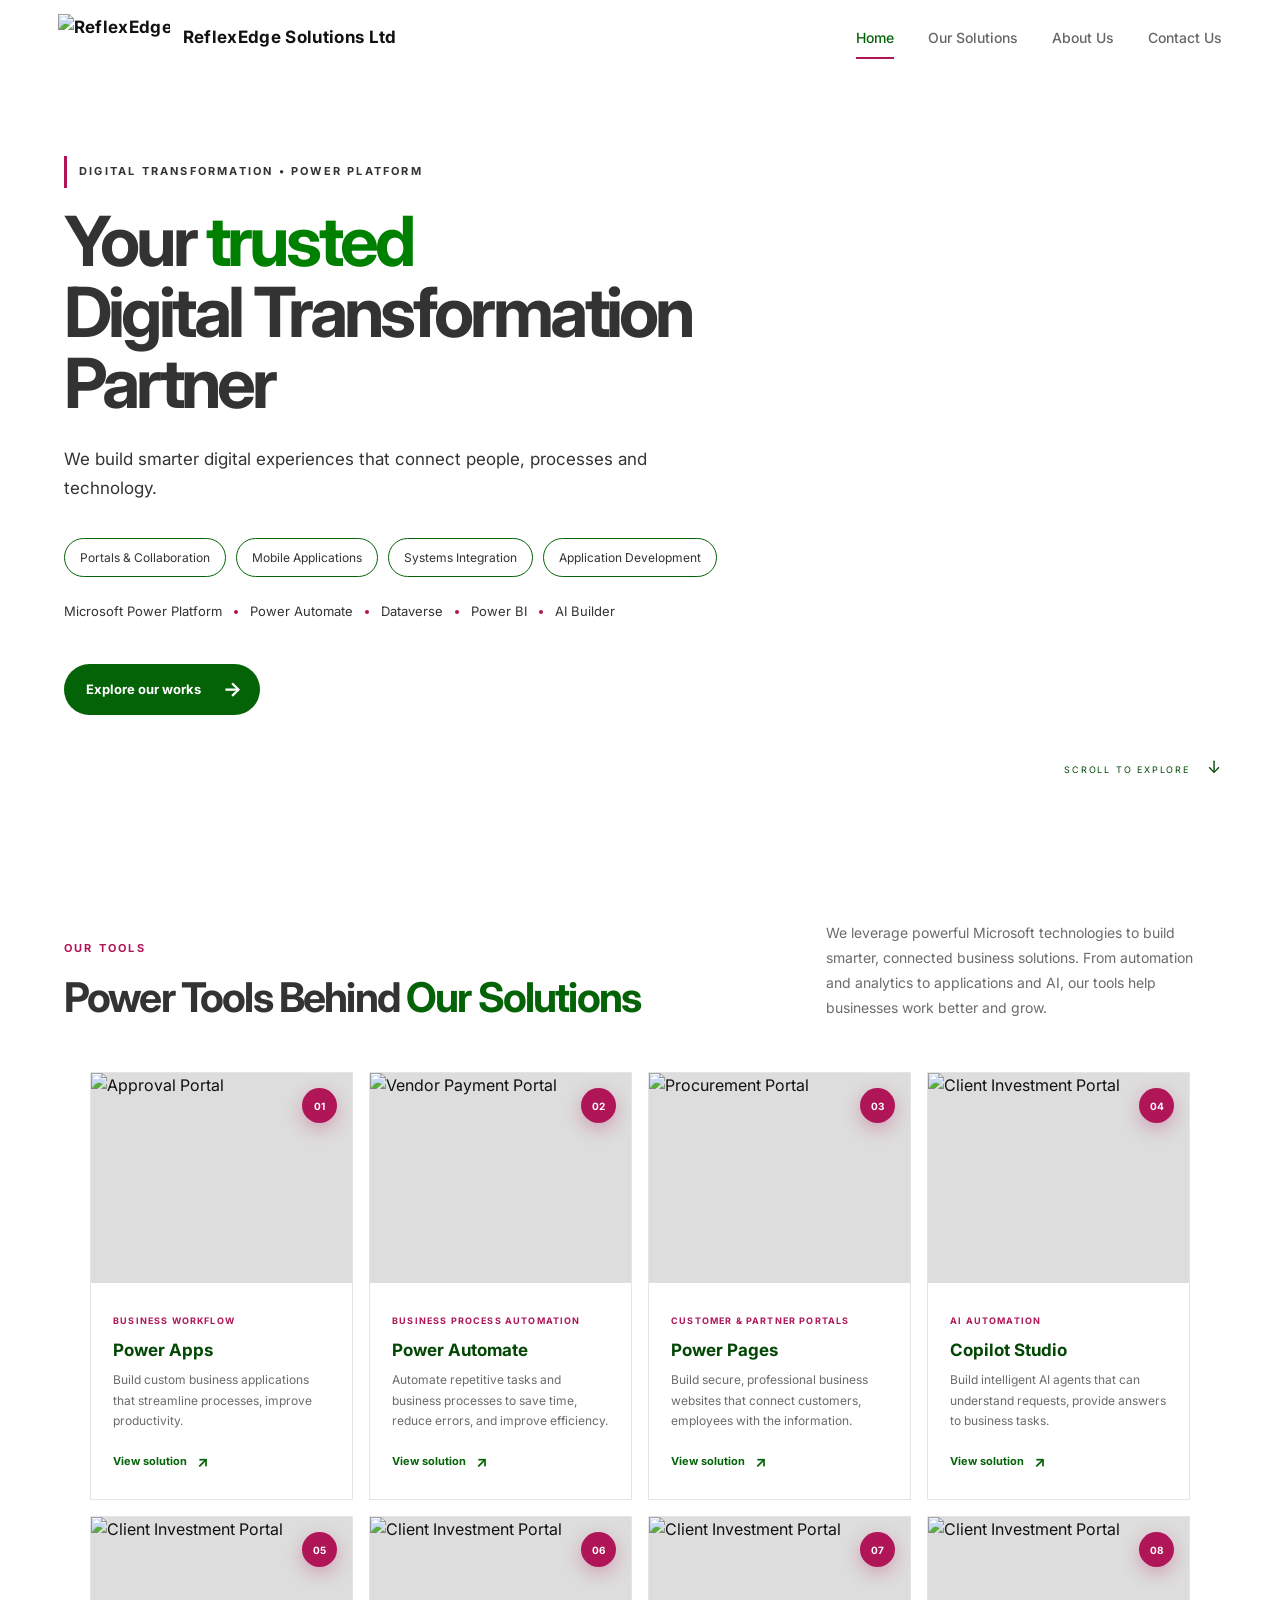
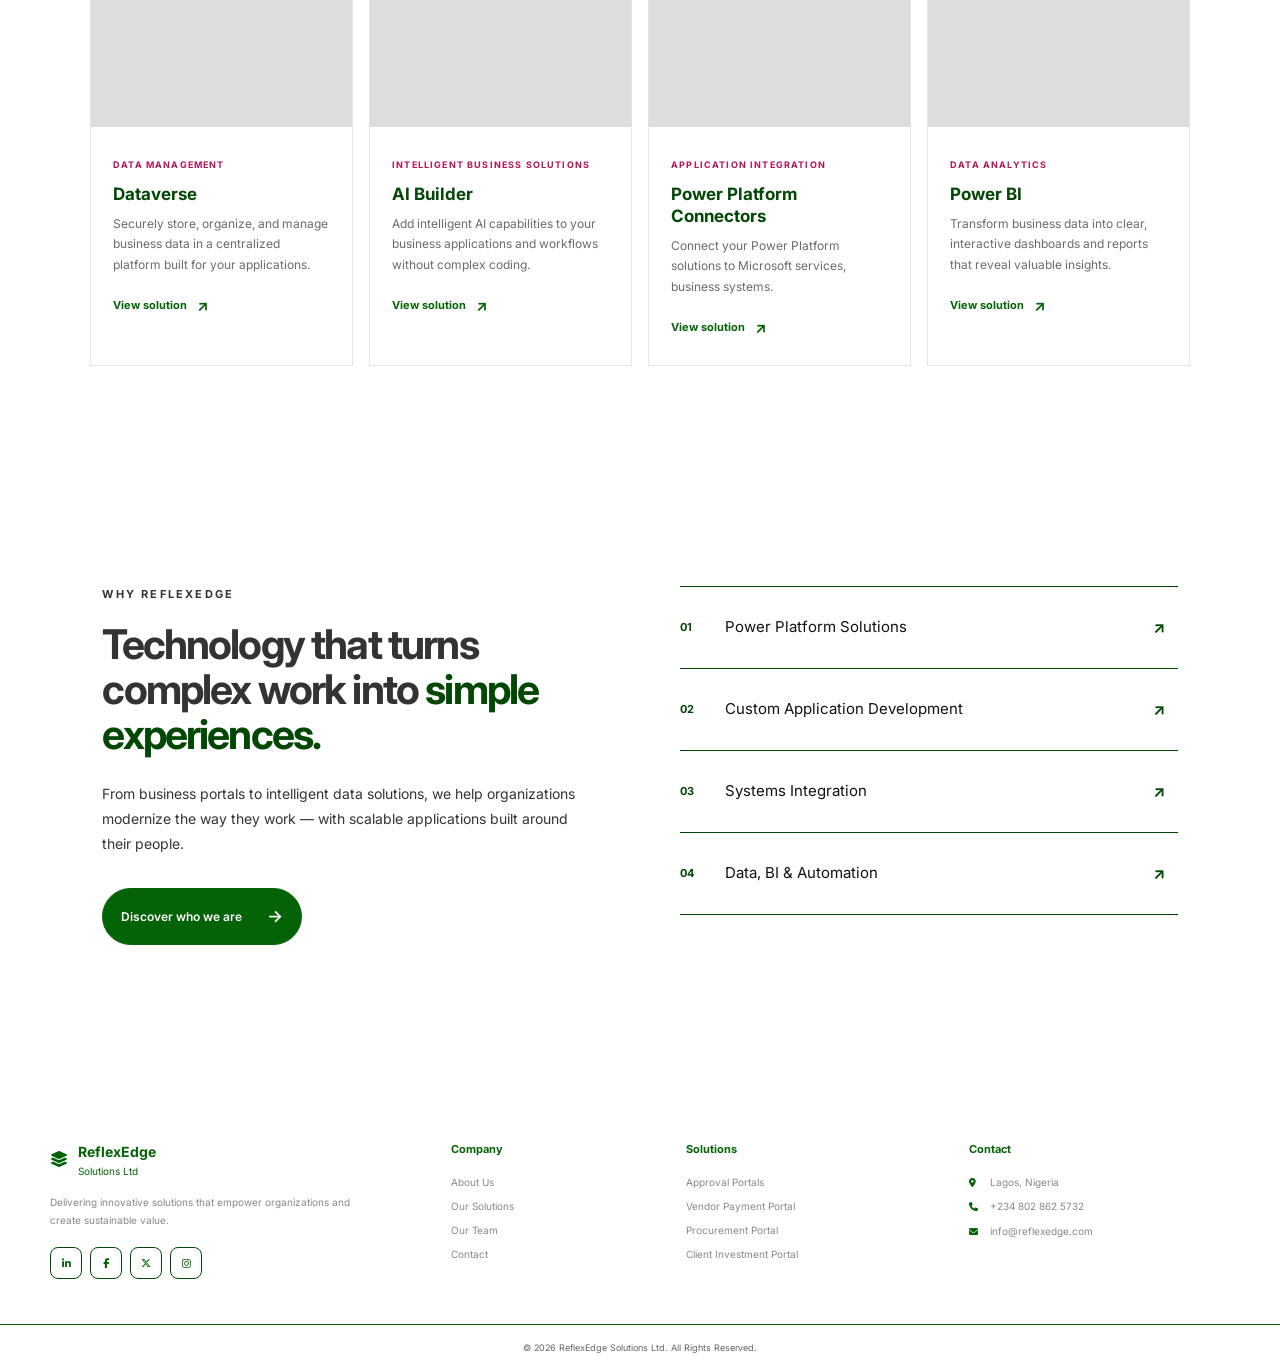
==== index.html @ fbf8c79e "Add files via upload" ====
<!DOCTYPE html>
<html lang="en">
<head>
    <meta charset="UTF-8">
    <meta name="viewport" content="width=device-width, initial-scale=1.0">

    <meta name="description"
          content="ReflexEdge Solutions Ltd — Digital transformation, Power Platform and business application solutions.">

    <meta name="keywords"
          content="ReflexEdge Solutions, ReflexEdge Solutions Ltd, digital transformation Nigeria, Power Platform Nigeria, business applications Nigeria, systems integration">

    <meta name="author" content="ReflexEdge Solutions Ltd">
    <meta name="robots" content="index, follow">

    <link rel="canonical" href="https://www.reflexedgesolutions.com/">
    
    

    <title>ReflexEdge Solutions Ltd | Digital Transformation</title>

    <link rel="icon" type="image/png" href="images/logo.png">

    <link rel="preconnect" href="https://fonts.googleapis.com">
    <link rel="preconnect" href="https://fonts.gstatic.com" crossorigin>
    <link href="https://fonts.googleapis.com/css2?family=Inter:wght@400;500;600;700;800&display=swap"
          rel="stylesheet">

    <link rel="stylesheet" href="style.css">

    <link rel="stylesheet"
          href="https://cdnjs.cloudflare.com/ajax/libs/font-awesome/6.5.2/css/all.min.css">
</head>

<body>

<header class="site-header">
    <a href="#home" class="brand">
        <img src="images/logo.png" alt="ReflexEdge Solutions Ltd Logo">
        <span>ReflexEdge Solutions Ltd</span>
    </a>

    <nav class="desktop-nav" aria-label="Primary navigation">
        <a href="/" class="active">Home</a>
        <a href="/Solutions/">Our Solutions</a>
        <a href="/meet-the-team/">About Us</a>
        <a href="/Contact/">Contact Us</a>
    </nav>

    <button class="menu-button" aria-label="Open menu" type="button">
        <span></span>
        <span></span>
        <span></span>
    </button>
</header>

<main>

    <!-- HERO -->
    <section class="hero" id="home">
        <div class="hero-image"></div>
        <div class="hero-overlay"></div>

        <div class="hero-content">
            <div class="hero-text">

                <span class="eyebrow">
                    DIGITAL TRANSFORMATION • POWER PLATFORM
                </span>

                <h1 class="animated-heading">
                    <span class="heading-line line-1" style = color:#333333 >
                        Your <span style="color:green">trusted</span>
                    </span>

                    <span class="heading-line line-2" style = color:#333333>
                        Digital Transformation
                    </span>

                    <span class="heading-line line-3" style = color:#333333>
                        Partner
                    </span>
                </h1>

                <p class="hero-lead">
                    We build smarter digital experiences
                    that connect people, processes and technology.
                </p>

                <div class="service-pills">
                    <span>Portals &amp; Collaboration</span>
                    <span>Mobile Applications</span>
                    <span>Systems Integration</span>
                    <span>Application Development</span>
                </div>

                <div class="platforms">
                    <span>Microsoft Power Platform</span>
                    <i></i>
                    <span>Power Automate</span>
                    <i></i>
                    <span>Dataverse</span>
                    <i></i>
                    <span>Power BI</span>
                    <i></i>
                    <span>AI Builder</span>
                </div>

                <a href="Solutions/" class="hero-cta">
                    Explore our works
                    <span>→</span>
                </a>

            </div>
        </div>

        <div class="hero-scroll">
            SCROLL TO EXPLORE
            <span>↓</span>
        </div>
    </section>

    <!-- SOLUTIONS -->
    <section class="solutions-section" id="solutions">

        <div class="section-heading">
            <div>
                <span class="section-kicker">OUR TOOLS</span>

                <h2>
                   Power Tools Behind 
                    <em>Our Solutions</em>
                </h2>
            </div>

            <p>
               We leverage powerful Microsoft technologies to build smarter, connected business solutions.
               From automation and analytics to applications and AI, our tools help businesses work better and grow.
            </p>
        </div>

        <div class="solution-grid">

            <article class="solution-card">
                <div class="card-image">
                    <img src="images/power_apps.png" alt="Approval Portal">
                    <span class="card-number">01</span>
                </div>

                <div class="card-body">
                    <span>Business Workflow</span>
                    <h3>Power Apps</h3>
                    <p>
                        Build custom business applications that streamline processes, improve productivity.
                    </p>

                    <a href="/Solutions/">
                        View solution <b>↗</b>
                    </a>
                </div>
            </article>

            <article class="solution-card">
                <div class="card-image">
                    <img src="images/powerautomate.png" alt="Vendor Payment Portal">
                    <span class="card-number">02</span>
                </div>

                <div class="card-body">
                    <span>Business Process Automation</span>
                    <h3>Power Automate</h3>
                    <p>
                        Automate repetitive tasks and business processes to save time, reduce errors, and improve efficiency.
                    </p>

                    <a href="/Solutions/">
                        View solution <b>↗</b>
                    </a>
                </div>
            </article>

            <article class="solution-card">
                <div class="card-image">
                    <img src="images/powerpages.png" alt="Procurement Portal">
                    <span class="card-number">03</span>
                </div>

                <div class="card-body">
                    <span>Customer & Partner Portals</span>
                    <h3>Power Pages</h3>
                    <p>
                        Build secure, professional business websites that connect customers, employees with the information.                   </p>

                    <a href="/Solutions/">
                        View solution <b>↗</b>
                    </a>
                </div>
            </article>

            <article class="solution-card">
                <div class="card-image">
                    <img src="images/copilot_studio.jpg" alt="Client Investment Portal">
                    <span class="card-number">04</span>
                </div>

                <div class="card-body">
                    <span>AI Automation </span>
                    <h3>Copilot Studio</h3>
                    <p>
                        Build intelligent AI agents that can understand requests, provide answers to business tasks.                    </p>

                    <a href="/Solutions/">
                        View solution <b>↗</b>
                    </a>
                </div>
            </article>




             <article class="solution-card">
                <div class="card-image">
                    <img src="images/dataverse.jpg" alt="Client Investment Portal">
                    <span class="card-number">05</span>
                </div>

                <div class="card-body">
                    <span>Data Management</span>
                    <h3>Dataverse</h3>
                    <p>
                        Securely store, organize, and manage business data in a centralized platform built for your applications.                   </p>

                    <a href="/Solutions/">
                        View solution <b>↗</b>
                    </a>
                </div>
            </article>





             <article class="solution-card">
                <div class="card-image">
                    <img src="images/AI_builder.png" alt="Client Investment Portal">
                    <span class="card-number">06</span>
                </div>

                <div class="card-body">
                    <span>Intelligent Business Solutions</span>
                    <h3>AI Builder</h3>
                    <p>
                        Add intelligent AI capabilities to your business applications and workflows without complex coding.                    </p>

                    <a href="/Solutions/">
                        View solution <b>↗</b>
                    </a>
                </div>
            </article>




             <article class="solution-card">
                <div class="card-image">
                    <img src="images/PowerPlatformonnectors.png" alt="Client Investment Portal">
                    <span class="card-number">07</span>
                </div>

                <div class="card-body">
                    <span>Application Integration</span>
                    <h3>Power Platform Connectors</h3>
                    <p>
                        Connect your Power Platform solutions to Microsoft services, business systems.</p>

                    <a href="/Solutions/">
                        View solution <b>↗</b>
                    </a>
                </div>
            </article>




             <article class="solution-card">
                <div class="card-image">
                    <img src="images/powerBI.jpg" alt="Client Investment Portal">
                    <span class="card-number">08</span>
                </div>

                <div class="card-body">
                    <span>Data Analytics</span>
                    <h3>Power BI</h3>
                    <p>
                        Transform business data into clear, interactive dashboards and reports that reveal valuable insights.  </p>

                    <a href="/Solutions/">
                        View solution <b>↗</b>
                    </a>
                </div>
            </article>


        </div>
    </section>

    <!-- WHY REFLEXEDGE -->
    <section class="capabilities" id="about">

        <div class="capability-copy">
            <span class="section-kicker">WHY REFLEXEDGE</span>

            <h2>
                Technology that turns complex
                work into
                <span>simple experiences.</span>
            </h2>

            <p>
                From business portals to intelligent
                data solutions, we help organizations
                modernize the way they work — with
                scalable applications built around
                their people.
            </p>

            <a href="/meet-the-team/index.html" class="outline-button">
                Discover who we are
                <span>→</span>
            </a>
        </div>

        <div class="capability-list">

            <div>
                <strong>01</strong>
                <span>Power Platform Solutions</span>
                <b>↗</b>
            </div>

            <div>
                <strong>02</strong>
                <span>Custom Application Development</span>
                <b>↗</b>
            </div>

            <div>
                <strong>03</strong>
                <span>Systems Integration</span>
                <b>↗</b>
            </div>

            <div>
                <strong>04</strong>
                <span>Data, BI &amp; Automation</span>
                <b>↗</b>
            </div>

        </div>
    </section>

</main>

<!-- FOOTER -->
<footer class="footer">

    <div class="container footer-grid">

        <div class="footer-brand">

            <a href="#" class="footer-logo">
                <span class="logo-mark">
                    <i class="fa-solid fa-layer-group"></i>
                </span>

                <span class="logo-text">
                    <strong>ReflexEdge</strong>
                    <small>Solutions Ltd</small>
                </span>
            </a>

            <p>
                Delivering innovative solutions that empower organizations
                and create sustainable value.
            </p>

            <div class="social-links">
                <a href="#" target="_blank" rel="noopener noreferrer" aria-label="LinkedIn">
                    <i class="fa-brands fa-linkedin-in"></i>
                </a>

                <a href="https://www.facebook.com/share/1Es9724ieX/"
                   target="_blank" rel="noopener noreferrer" aria-label="Facebook">
                    <i class="fa-brands fa-facebook-f"></i>
                </a>

                <a href="#" target="_blank" rel="noopener noreferrer" aria-label="X">
                    <i class="fa-brands fa-x-twitter"></i>
                </a>

                <a href="https://www.instagram.com/reflexedgeng?stkn=d2kxNXM4aDJtZXBw"
                   target="_blank" rel="noopener noreferrer" aria-label="Instagram">
                    <i class="fa-brands fa-instagram"></i>
                </a>
            </div>

        </div>

        <div class="footer-column">
            <h4>Company</h4>
            <a href="/meet-the-team/">About Us</a>
            <a href="/Solutions/">Our Solutions</a>
            <a href="/meet-the-team/">Our Team</a>
            <a href="/meet-the-team/#team-grid">Contact</a>
        </div>

        <div class="footer-column">
            <h4>Solutions</h4>
            <a href="/Solutions/">Approval Portals</a>
            <a href="/Solutions/">Vendor Payment Portal</a>
            <a href="/Solutions/">Procurement Portal</a>
            <a href="/Solutions/">Client Investment Portal</a>
        </div>

        <div class="footer-column">
            <h4>Contact</h4>
            <p><i class="fa-solid fa-location-dot"></i> Lagos, Nigeria</p>
            <p><i class="fa-solid fa-phone"></i> +234 802 862 5732</p>
            <p><i class="fa-solid fa-envelope"></i> info@reflexedge.com</p>
        </div>

    </div>

    <div class="footer-bottom">
        <div class="container">
            <p>© 2026 ReflexEdge Solutions Ltd. All Rights Reserved.</p>
        </div>
    </div>

</footer>

<script>
    const menuButton = document.querySelector(".menu-button");
    const nav = document.querySelector(".desktop-nav");

    if (menuButton && nav) {
        menuButton.addEventListener("click", () => {
            nav.classList.toggle("open");
            menuButton.classList.toggle("open");
        });
    }

    /*
     * Desktop scroll animations only.
     * On screens 800px and below, CSS removes the animation
     * and everything is shown immediately.
     */
    if (window.matchMedia("(min-width: 801px)").matches) {
        const animatedElements = document.querySelectorAll(
            ".solution-grid, .section-heading, .capability-copy, .capability-list"
        );

        const scrollObserver = new IntersectionObserver(
            (entries, observer) => {
                entries.forEach((entry) => {
                    if (entry.isIntersecting) {
                        entry.target.classList.add("animate-in");
                        observer.unobserve(entry.target);
                    }
                });
            },
            { threshold: 0.2 }
        );

        animatedElements.forEach((element) => {
            scrollObserver.observe(element);
        });
    }
</script>

</body>
</html>
---- style.css ----
/* =========================================================
   REFLEXEDGE SOLUTIONS LTD — INDEX PAGE
   Cleaned + Responsive
   Desktop animations kept.
   Mobile/tablet animations disabled.
   ========================================================= */

:root {
    --pink: #b01657;
    --pink-dark: #850d40;
    --pink-light: #f8e9ef;

    --green: #046307;
    --green-dark: #034705;
    --green-light: #e8f2e8;

    --ink: #111;
    --muted: #6b6b6b;
    --line: #e5e5e5;
    --white: #fff;

    --max-width: 1240px;
}

/* =========================
   RESET / GLOBAL
   ========================= */

*,
*::before,
*::after {
    box-sizing: border-box;
    margin: 0;
    padding: 0;
}

html {
    scroll-behavior: smooth;
}

body {
    font-family: "Inter", Arial, sans-serif;
    color: var(--ink);
    background: var(--white);
    line-height: 1.6;
    overflow-x: hidden;
}

img,
svg {
    max-width: 100%;
    display: block;
}

a {
    color: inherit;
    text-decoration: none;
}

button {
    font-family: inherit;
}

/* =========================
   HEADER
   ========================= */

.site-header {
    width: 100%;
    height: 76px;
    padding: 0 4.5%;
    display: flex;
    align-items: center;
    justify-content: space-between;

    position: sticky;
    top: 0;
    z-index: 1000;

    background: rgba(255, 255, 255, 0.97);
    backdrop-filter: blur(15px);
    -webkit-backdrop-filter: blur(15px);
}

.brand {
    display: flex;
    align-items: center;
    gap: 13px;

    font-size: 17px;
    font-weight: 700;
    letter-spacing: .02em;
    white-space: nowrap;
}

.brand img {
    width: 112px;
    height: 48px;
    object-fit: contain;
}

.desktop-nav {
    display: flex;
    align-items: center;
    gap: 34px;
}

.desktop-nav a {
    position: relative;
    color: #666;
    font-size: 14px;
    font-weight: 500;
    transition: color .25s ease;
}

.desktop-nav a:hover,
.desktop-nav a.active {
    color: var(--green);
}

.desktop-nav a.active::after {
    content: "";
    position: absolute;
    left: 0;
    right: 0;
    bottom: -10px;
    height: 2px;
    background: var(--pink);
}

/* Mobile menu button */

.menu-button {
    display: none;
    width: 40px;
    height: 40px;
    border: 0;
    background: transparent;
    cursor: pointer;

    flex-direction: column;
    justify-content: center;
    align-items: center;
    gap: 5px;
}

.menu-button span {
    display: block;
    width: 23px;
    height: 2px;
    background: var(--green);
    transition: transform .3s ease, opacity .3s ease;
}

.menu-button.open span:nth-child(1) {
    transform: translateY(7px) rotate(45deg);
}

.menu-button.open span:nth-child(2) {
    opacity: 0;
}

.menu-button.open span:nth-child(3) {
    transform: translateY(-7px) rotate(-45deg);
}

/* =========================
   HERO
   ========================= */

.hero {
    position: relative;
    min-height: 690px;
    display: flex;
    align-items: center;
    overflow: hidden;
}

.hero::after {
    content: "";
    position: absolute;
    left: 0;
    right: 0;
    bottom: 0;
    height: 80px;
    z-index: 2;
    pointer-events: none;


    
}
.hero-image {
    position: absolute;
    inset: 0;
    z-index: 0;

    background-image: url("images/leone-venter-VieM9BdZKFo-unsplash.jpg");
    background-size: cover;
    background-position: center center;
    background-repeat: no-repeat;
}

/* Mobile */
@media (max-width: 800px) {
    .hero {
        min-height: 100vh;
        height: 100vh;
    }

    .hero-image {
        width: 100%;
        height: 100%;
        background-size: cover;
        background-position: center center;
    }
}

.hero-overlay {
    position: absolute;
    inset: 0;
    z-index: 1;
    background: transparent;
}

.hero-content {
    width: min(var(--max-width), 90%);
    margin: 0 auto;
    padding: 80px 0 100px;

    position: relative;
    z-index: 3;
}

.hero-text {
    width: 62%;
}

.eyebrow {
    display: inline-block;
    margin-bottom: 18px;
    padding: 7px 12px;

    color: #333;
    font-size: 11px;
    font-weight: 700;
    letter-spacing: .2em;

    border-left: 3px solid var(--pink);
    background: rgba(255, 255, 255, .08);
}

.hero h1 {
    max-width: 800px;
    margin-bottom: 26px;

    color: #333;
    font-size: clamp(43px, 5.4vw, 78px);
    line-height: 1.03;
    letter-spacing: -.055em;
    font-weight: 700;
}

.hero h1 span {
    color: #f1a7c4;
}

.hero-lead {
    max-width: 650px;
    margin-bottom: 35px;

    color: #333;
    font-size: 17px;
    line-height: 1.7;
}

.service-pills {
    display: flex;
    flex-wrap: wrap;
    gap: 10px;
    margin-bottom: 24px;
}

.service-pills span {
    padding: 9px 15px;

    border: 1px solid var(--green);
    border-radius: 100px;

    background: rgba(255, 255, 255, .08);
    color: #333;
    font-size: 12px;

    backdrop-filter: blur(8px);
    -webkit-backdrop-filter: blur(8px);

    transition: background .25s ease, color .25s ease, border-color .25s ease;
}

.service-pills span:hover {
    background: var(--pink-dark);
    color: #fff;
    border-color: var(--pink-dark);
}

.platforms {
    display: flex;
    align-items: center;
    flex-wrap: wrap;
    gap: 12px;

    color: #333;
    font-size: 13px;
}

.platforms i {
    width: 4px;
    height: 4px;
    flex: 0 0 4px;
    border-radius: 50%;
    background: var(--pink);
}

.hero-cta {
    display: inline-flex;
    align-items: center;
    gap: 22px;

    margin-top: 42px;
    padding: 15px 18px 15px 22px;

    border-radius: 30px;
    background: var(--green);
    color: #fff;

    font-size: 13px;
    font-weight: 700;

    transition: background .25s ease, transform .25s ease, box-shadow .25s ease;
}

.hero-cta span {
    font-size: 20px;
    line-height: 1;
}

.hero-cta:hover {
    background: var(--pink-dark);
    transform: translateY(-3px);
    box-shadow: 0 12px 28px rgba(176, 22, 87, .35);
}

.hero-scroll {
    position: absolute;
    right: 4.5%;
    bottom: 34px;
    z-index: 3;

    color: var(--green-dark);
    font-size: 9px;
    letter-spacing: .2em;
}

.hero-scroll span {
    margin-left: 12px;
    font-size: 17px;
}

/* =========================
   SOLUTIONS
   ========================= */

.solutions-section {
    max-width: 1450px;
    margin: 0 auto;
    padding: 105px 5% 120px;
    background: var(--white);
}

.section-heading {
    display: flex;
    align-items: flex-end;
    justify-content: space-between;
    gap: 60px;
    margin-bottom: 52px;
}

.section-kicker {
    display: block;
    margin-bottom: 18px;

    color: var(--pink);
    font-size: 11px;
    font-weight: 700;
    letter-spacing: .2em;
}

.section-heading h2 {
    max-width: 720px;

    color: #333;
    font-size: clamp(30px, 3.2vw, 48px);
    line-height: 1.1;
    letter-spacing: -.045em;
    font-weight: 700;
}

.section-heading h2 em {
    color: var(--green);
    font-style: normal;
}

.section-heading > p {
    max-width: 390px;
    color: var(--muted);
    font-size: 14px;
    line-height: 1.8;
}
.solution-grid {
    display: grid;
    grid-template-columns: repeat(4, minmax(0, 1fr));
    gap: 16px;

    max-width: 1100px;
    margin: 0 auto;
}

.solution-card {
    position: relative;
    overflow: hidden;

    background: var(--white);
    border: 1px solid var(--line);

    transition: transform .3s ease, box-shadow .3s ease, border-color .3s ease;
}

.solution-card:hover {
    transform: translateY(-8px);
    border-color: rgba(176, 22, 87, .25);
    box-shadow: 0 22px 50px rgba(4, 99, 7, .12);
}

.card-image {
    position: relative;
    height: 210px;
    overflow: hidden;
    background: #ddd;
}

.card-image img {
    width: 100%;
    height: 100%;
    object-fit: cover;

    transition: transform .5s ease;
}

.solution-card:hover .card-image img {
    transform: scale(1.06);
}

.card-number {
    position: absolute;
    top: 15px;
    right: 15px;

    width: 35px;
    height: 35px;

    display: grid;
    place-items: center;

    border-radius: 50%;
    background: var(--pink);
    color: #fff;
    box-shadow: 0 6px 18px rgba(176, 22, 87, .3);

    font-size: 10px;
    font-weight: 700;
}

.card-body {
    padding: 23px 22px 25px;
}

.card-body > span {
    color: var(--pink);
    font-size: 9px;
    font-weight: 700;
    letter-spacing: .13em;
    text-transform: uppercase;
}

.card-body h3 {
    margin: 7px 0 9px;
    color: var(--green-dark);
    font-size: 17px;
    line-height: 1.3;
}

.card-body p {
    min-height: 65px;
    color: var(--muted);
    font-size: 12px;
    line-height: 1.7;
}

.card-body a {
    display: inline-flex;
    align-items: center;
    gap: 10px;
    margin-top: 15px;

    color: var(--green);
    font-size: 11px;
    font-weight: 700;

    transition: color .25s ease, gap .25s ease;
}

.card-body a:hover {
    color: var(--pink);
    gap: 15px;
}

.card-body b {
    font-size: 15px;
}

/* =========================
   WHY REFLEXEDGE
   ========================= */

.capabilities {
    position: relative;
    display: grid;
    grid-template-columns: 1fr 1fr;
    gap: 80px;

    min-height: 600px;
    padding: 100px 8%;

    overflow: hidden;
}

.capabilities::before {
    content: "";
    position: absolute;
    inset: -15px;
    z-index: 0;

    background: url("images/andrej-lisakov-3A4XZUopCJA-unsplash.jpg")
        center / cover no-repeat;

    filter: blur(10px);
    opacity: .8;
    transform: scale(1.04);
}

.capability-copy,
.capability-list {
    position: relative;
    z-index: 1;
}

.capability-copy .section-kicker {
    color: #333;
}

.capability-copy h2 {
    max-width: 650px;
    color: #333;

    font-size: clamp(30px, 3.2vw, 48px);
    line-height: 1.1;
    letter-spacing: -.045em;
}

.capability-copy h2 span {
    color: var(--green-dark);
}

.capability-copy p {
    max-width: 560px;
    margin: 24px 0 32px;

    color: #333;
    font-size: 14px;
    line-height: 1.8;
}

.outline-button {
    display: inline-flex;
    align-items: center;
    gap: 25px;

    padding: 14px 18px;

    border: 1px solid var(--green);
    border-radius: 30px;

    background: var(--green);
    color: #fff;

    font-size: 12px;
    font-weight: 600;

    transition: background .25s ease, border-color .25s ease;
}

.outline-button:hover {
    background: var(--pink-dark);
    border-color: var(--pink-dark);
}

.outline-button span {
    font-size: 17px;
}

.capability-list {
    border-top: 1px solid var(--green-dark);
}

.capability-list div {
    min-height: 82px;

    display: grid;
    grid-template-columns: 45px 1fr 25px;
    align-items: center;

    border-bottom: 1px solid var(--green-dark);

    transition: padding .25s ease, background .25s ease;
}

.capability-list div:hover {
    padding-left: 8px;
    background: var(--green-light);
}

.capability-list strong {
    color: var(--green-dark);
    font-size: 11px;
}

.capability-list span {
    font-size: 15px;
}

.capability-list b {
    color: var(--green-dark);
    font-size: 16px;
}

/* =========================
   FOOTER
   ========================= */

.footer {
    width: 100%;
    background: #fff;
    color: #000;
}

.footer-grid {
    width: min(1180px, calc(100% - 50px));
    margin: 0 auto;

    display: grid;
    grid-template-columns: 1.5fr .8fr 1fr 1.1fr;
    gap: 45px;

    padding: 55px 0 45px;
}

.footer-brand {
    min-width: 0;
}

.footer-logo {
    display: inline-flex;
    align-items: center;
    gap: 10px;
}

.footer-logo .logo-mark {
    color: var(--green);
}

.footer-logo .logo-text {
    display: flex;
    flex-direction: column;
    color: var(--green);
}

.footer-logo .logo-text strong {
    font-size: 14px;
}

.footer-logo .logo-text small {
    font-size: 10px;
}

.footer-brand > p {
    max-width: 310px;
    margin-top: 15px;

    color: #888;
    font-size: 10px;
    line-height: 1.75;
}

.social-links {
    display: flex;
    align-items: center;
    gap: 8px;
    margin-top: 18px;
}

.social-links a {
    width: 32px;
    height: 32px;

    display: flex;
    align-items: center;
    justify-content: center;

    border: 1px solid var(--green-dark);
    border-radius: 8px;

    color: var(--green);
    font-size: 10px;

    transition: background .25s ease, color .25s ease, border-color .25s ease;
}

.social-links a:hover {
    background: #fff;
    color: #000;
    border-color: #333;
}

.footer-column {
    min-width: 0;
    display: flex;
    flex-direction: column;
    gap: 9px;
}

.footer-column h4 {
    margin: 0 0 7px;
    color: var(--green);
    font-size: 11px;
    font-weight: 700;
}

.footer-column a {
    width: fit-content;
    color: #888;
    font-size: 10px;
    line-height: 1.5;
    transition: color .25s ease, transform .25s ease;
}

.footer-column a:hover {
    color: #333;
    transform: translateX(3px);
}

.footer-column p {
    display: flex;
    align-items: flex-start;
    gap: 8px;

    margin: 0;
    color: #888;
    font-size: 10px;
    line-height: 1.55;
}

.footer-column p i {
    width: 13px;
    flex-shrink: 0;
    margin-top: 3px;

    color: var(--green);
    font-size: 9px;
}

.footer-bottom {
    width: 100%;
    border-top: 1px solid var(--green);
}

.footer-bottom .container {
    min-height: 44px;
    display: flex;
    align-items: center;
    justify-content: center;
}

.footer-bottom p {
    margin: 0;
    padding: 0 12px;

    color: #626262;
    font-size: 9px;
    line-height: 1.5;
    text-align: center;
}

/* =========================
   DESKTOP ANIMATIONS
   ========================= */

/* Hero heading entrance */

.animated-heading {
    overflow: hidden;
}

.animated-heading .heading-line {
    display: block;
    opacity: 0;
    transform: translateY(45px);

    animation: headingIn 1s cubic-bezier(.22, 1, .36, 1) forwards;
}

.animated-heading .line-1 {
    animation-delay: .1s;
}

.animated-heading .line-2 {
    animation-delay: .3s;
}

.animated-heading .line-3 {
    animation-delay: .5s;
}

@keyframes headingIn {
    from {
        opacity: 0;
        transform: translateY(45px);
    }

    to {
        opacity: 1;
        transform: translateY(0);
    }
}

/* Scroll-triggered sections */

.section-heading,
.capability-copy,
.capability-list {
    opacity: 0;
    transition: opacity 1.2s ease-out, transform 1.2s ease-out;
}

.section-heading {
    transform: translateX(100px);
}

.capability-copy,
.capability-list {
    transform: translateX(-100px);
}

.section-heading.animate-in,
.capability-copy.animate-in,
.capability-list.animate-in {
    opacity: 1;
    transform: translateX(0);
}

/* Solution cards */

.solution-grid .solution-card {
    opacity: 0;
    transform: translateX(100px);
}

.solution-grid.animate-in .solution-card {
    opacity: 1;
    animation: cardIn 1s ease-out forwards;
}

.solution-grid.animate-in .solution-card:nth-child(1) {
    animation-delay: 0s;
}

.solution-grid.animate-in .solution-card:nth-child(2) {
    animation-delay: .15s;
}

.solution-grid.animate-in .solution-card:nth-child(3) {
    animation-delay: .3s;
}

.solution-grid.animate-in .solution-card:nth-child(4) {
    animation-delay: .45s;
}

@keyframes cardIn {
    from {
        opacity: 0;
        transform: translateX(100px);
    }

    to {
        opacity: 1;
        transform: translateX(0);
    }
}

/* =========================
   TABLET / MOBILE
   Animations are disabled
   ========================= */

@media (max-width: 1200px) {
    .site-header {
        padding-inline: 3%;
    }

    .desktop-nav {
        gap: 25px;
    }

    .hero-content {
        width: min(1100px, 92%);
    }

    .hero-text {
        width: 65%;
    }

    .solutions-section {
        padding-inline: 4%;
    }

    .capabilities {
        padding-inline: 6%;
        gap: 55px;
    }

    .footer-grid {
        width: calc(100% - 60px);
        gap: 30px;
    }
}

@media (max-width: 1000px) {
    .site-header {
        height: 70px;
        padding: 0 25px;
    }

    .brand {
        gap: 8px;
        font-size: 15px;
    }

    .brand img {
        width: 90px;
        height: 43px;
    }

    .desktop-nav {
        gap: 20px;
    }

    .desktop-nav a {
        font-size: 13px;
    }

    .hero {
        min-height: 650px;
    }

    .hero-content {
        width: calc(100% - 60px);
        padding: 75px 0 90px;
    }

    .hero-text {
        width: 68%;
    }

    .hero h1 {
        font-size: clamp(40px, 6vw, 64px);
    }

    .hero-lead {
        font-size: 15px;
    }

    .solutions-section {
        padding: 80px 30px 90px;
    }

    .section-heading {
        gap: 35px;
        align-items: flex-start;
    }

    .section-heading h2 {
        font-size: clamp(28px, 4vw, 42px);
    }

    .section-heading > p {
        max-width: 320px;
    }

    .solution-grid {
        grid-template-columns: repeat(2, minmax(0, 1fr));
        gap: 20px;
    }

    .card-image {
        height: 240px;
    }

    .capabilities {
        grid-template-columns: 1fr;
        gap: 55px;
        padding: 80px 7%;
        min-height: auto;
    }

    .capability-copy h2 {
        font-size: clamp(30px, 5vw, 46px);
    }

    .capability-list {
        width: 100%;
    }

    /* No entrance/floating animation on tablet */
    .animated-heading .heading-line,
    .section-heading,
    .capability-copy,
    .capability-list,
    .solution-grid .solution-card {
        opacity: 1;
        transform: none;
        animation: none !important;
        transition: none !important;
    }
}

@media (max-width: 800px) {
    .site-header {
        height: 68px;
        padding: 0 22px;
    }

    .brand {
        font-size: 14px;
    }

    .brand img {
        width: 82px;
        height: 40px;
    }

    .desktop-nav {
        display: none;
    }

    .menu-button {
        display: flex;
    }

    .desktop-nav.open {
        display: flex;
        position: absolute;
        top: 68px;
        left: 0;
        right: 0;

        width: 100%;
        flex-direction: column;
        align-items: stretch;
        gap: 0;

        padding: 12px 22px 20px;
        background: rgba(255, 255, 255, .98);

        backdrop-filter: blur(15px);
        -webkit-backdrop-filter: blur(15px);

        box-shadow: 0 15px 35px rgba(0, 0, 0, .08);
    }

    .desktop-nav.open a {
        width: 100%;
        padding: 14px 5px;
        font-size: 14px;
        border-bottom: 1px solid rgba(0, 0, 0, .06);
    }

    .desktop-nav.open a.active::after {
        display: none;
    }

    .hero {
        min-height: auto;
    }

    .hero-content {
        width: calc(100% - 44px);
        padding: 75px 0 95px;
    }

    .hero-text {
        width: 100%;
    }

    .hero h1 {
        font-size: clamp(38px, 8vw, 58px);
    }

    .hero-lead {
        max-width: 600px;
        font-size: 15px;
    }

    .hero-scroll {
        display: none;
    }

    .solutions-section {
        padding: 75px 22px 85px;
    }

    .section-heading {
        display: block;
        margin-bottom: 40px;
    }

    .section-heading h2 {
        max-width: 650px;
        font-size: clamp(29px, 6vw, 42px);
    }

    .section-heading > p {
        max-width: 600px;
        margin-top: 20px;
    }

    .solution-grid {
        grid-template-columns: repeat(2, minmax(0, 1fr));
        gap: 18px;
    }

    .card-image {
        height: 220px;
    }

    .card-body {
        padding: 20px 18px 22px;
    }

    .capabilities {
        padding: 75px 7%;
        gap: 45px;
    }

    .capability-copy h2 {
        font-size: clamp(29px, 6vw, 44px);
    }

    .capability-list div {
        min-height: 75px;
    }
}

@media (max-width: 600px) {
    .site-header {
        height: 64px;
        padding: 0 17px;
    }

    .brand {
        min-width: 0;
        gap: 6px;
        font-size: 12px;
    }

    .brand img {
        width: 70px;
        height: 37px;
    }

    .brand span {
        overflow: hidden;
        text-overflow: ellipsis;
    }

    .menu-button {
        width: 38px;
        height: 38px;
    }

    .desktop-nav.open {
        top: 64px;
        padding-left: 17px;
        padding-right: 17px;
    }

    .hero-content {
        width: calc(100% - 34px);
        padding: 60px 0 85px;
    }

    .eyebrow {
        font-size: 8px;
        letter-spacing: .13em;
        padding: 6px 9px;
        margin-bottom: 15px;
    }

    .hero h1 {
        font-size: clamp(34px, 10vw, 48px);
        letter-spacing: -.045em;
        margin-bottom: 20px;
    }

    .hero-lead {
        font-size: 14px;
        margin-bottom: 28px;
    }

    .service-pills {
        gap: 8px;
        margin-bottom: 22px;
    }

    .service-pills span {
        padding: 8px 11px;
        font-size: 10px;
    }

    .platforms {
        gap: 8px;
        font-size: 10px;
    }

    .hero-cta {
        margin-top: 30px;
        padding: 13px 16px 13px 18px;
        gap: 14px;
        font-size: 11px;
    }

    .hero-cta span {
        font-size: 17px;
    }

    .solutions-section {
        padding: 65px 17px 75px;
    }

    .section-kicker {
        font-size: 9px;
        margin-bottom: 14px;
    }

    .section-heading h2 {
        font-size: clamp(27px, 8vw, 38px);
    }

    .section-heading > p {
        font-size: 12px;
        margin-top: 17px;
    }

    .solution-grid {
        grid-template-columns: 1fr;
        gap: 18px;
    }

    .solution-card {
        width: 100%;
    }

    .card-image {
        height: 230px;
    }

    .card-body {
        padding: 20px 18px 22px;
    }

    .card-body > span {
        font-size: 8px;
    }

    .card-body h3 {
        font-size: 17px;
    }

    .card-body p {
        min-height: auto;
        font-size: 11px;
    }

    .capabilities {
        grid-template-columns: 1fr;
        gap: 40px;
        padding: 65px 22px 70px;
    }

    .capability-copy h2 {
        font-size: clamp(28px, 8vw, 39px);
    }

    .capability-copy p {
        font-size: 12px;
        margin: 20px 0 27px;
    }

    .outline-button {
        padding: 13px 16px;
        gap: 18px;
        font-size: 11px;
    }

    .capability-list div {
        min-height: 70px;
        grid-template-columns: 35px 1fr 20px;
    }

    .capability-list strong {
        font-size: 9px;
    }

    .capability-list span {
        font-size: 12px;
    }

    .capability-list b {
        font-size: 14px;
    }

    .footer-grid {
        width: calc(100% - 34px);
        grid-template-columns: 1fr 1fr;
        gap: 28px 20px;
        padding: 38px 0 32px;
    }

    .footer-brand {
        grid-column: 1 / -1;
    }

    .footer-brand > p {
        max-width: 100%;
        font-size: 10px;
    }

    .footer-column h4 {
        font-size: 10px;
    }

    .footer-column a,
    .footer-column p {
        font-size: 9px;
    }
}

@media (max-width: 420px) {
    .site-header {
        padding: 0 13px;
    }

    .brand {
        font-size: 11px;
    }

    .brand img {
        width: 62px;
        height: 34px;
    }

    .hero-content {
        width: calc(100% - 26px);
        padding: 52px 0 75px;
    }

    .eyebrow {
        font-size: 7px;
        letter-spacing: .1em;
        padding: 5px 8px;
    }

    .hero h1 {
        font-size: clamp(31px, 10.5vw, 43px);
    }

    .hero-lead {
        font-size: 13px;
    }

    .service-pills {
        gap: 7px;
    }

    .service-pills span {
        padding: 7px 9px;
        font-size: 9px;
    }

    .platforms {
        font-size: 9px;
        gap: 6px;
    }

    .hero-cta {
        width: 100%;
        justify-content: space-between;
        margin-top: 27px;
    }

    .solutions-section {
        padding: 55px 13px 65px;
    }

    .section-heading h2 {
        font-size: 28px;
    }

    .solution-grid {
        gap: 15px;
    }

    .card-image {
        height: 210px;
    }

    .capabilities {
        padding: 55px 18px 60px;
    }

    .capability-copy h2 {
        font-size: 28px;
    }

    .capability-list div {
        grid-template-columns: 30px 1fr 18px;
        min-height: 65px;
    }

    .capability-list span {
        font-size: 11px;
    }

    .footer-grid {
        width: calc(100% - 26px);
        grid-template-columns: 1fr;
        gap: 24px;
        padding: 32px 0 28px;
    }

    .footer-brand {
        grid-column: auto;
    }

    .footer-bottom p {
        font-size: 8px;
    }
}

/* =========================
   NO MOTION ON MOBILE
   ========================= */

@media (max-width: 800px) {
    *,
    *::before,
    *::after {
        animation: none !important;
        transition: none !important;
    }

    html {
        scroll-behavior: auto;
    }

    .animated-heading .heading-line,
    .section-heading,
    .capability-copy,
    .capability-list,
    .solution-grid .solution-card {
        opacity: 1 !important;
        transform: none !important;
    }

    .desktop-nav.open {
        transition: none !important;
    }
}

/* Accessibility */

@media (prefers-reduced-motion: reduce) {
    *,
    *::before,
    *::after {
        animation: none !important;
        transition: none !important;
        scroll-behavior: auto !important;
    }
}
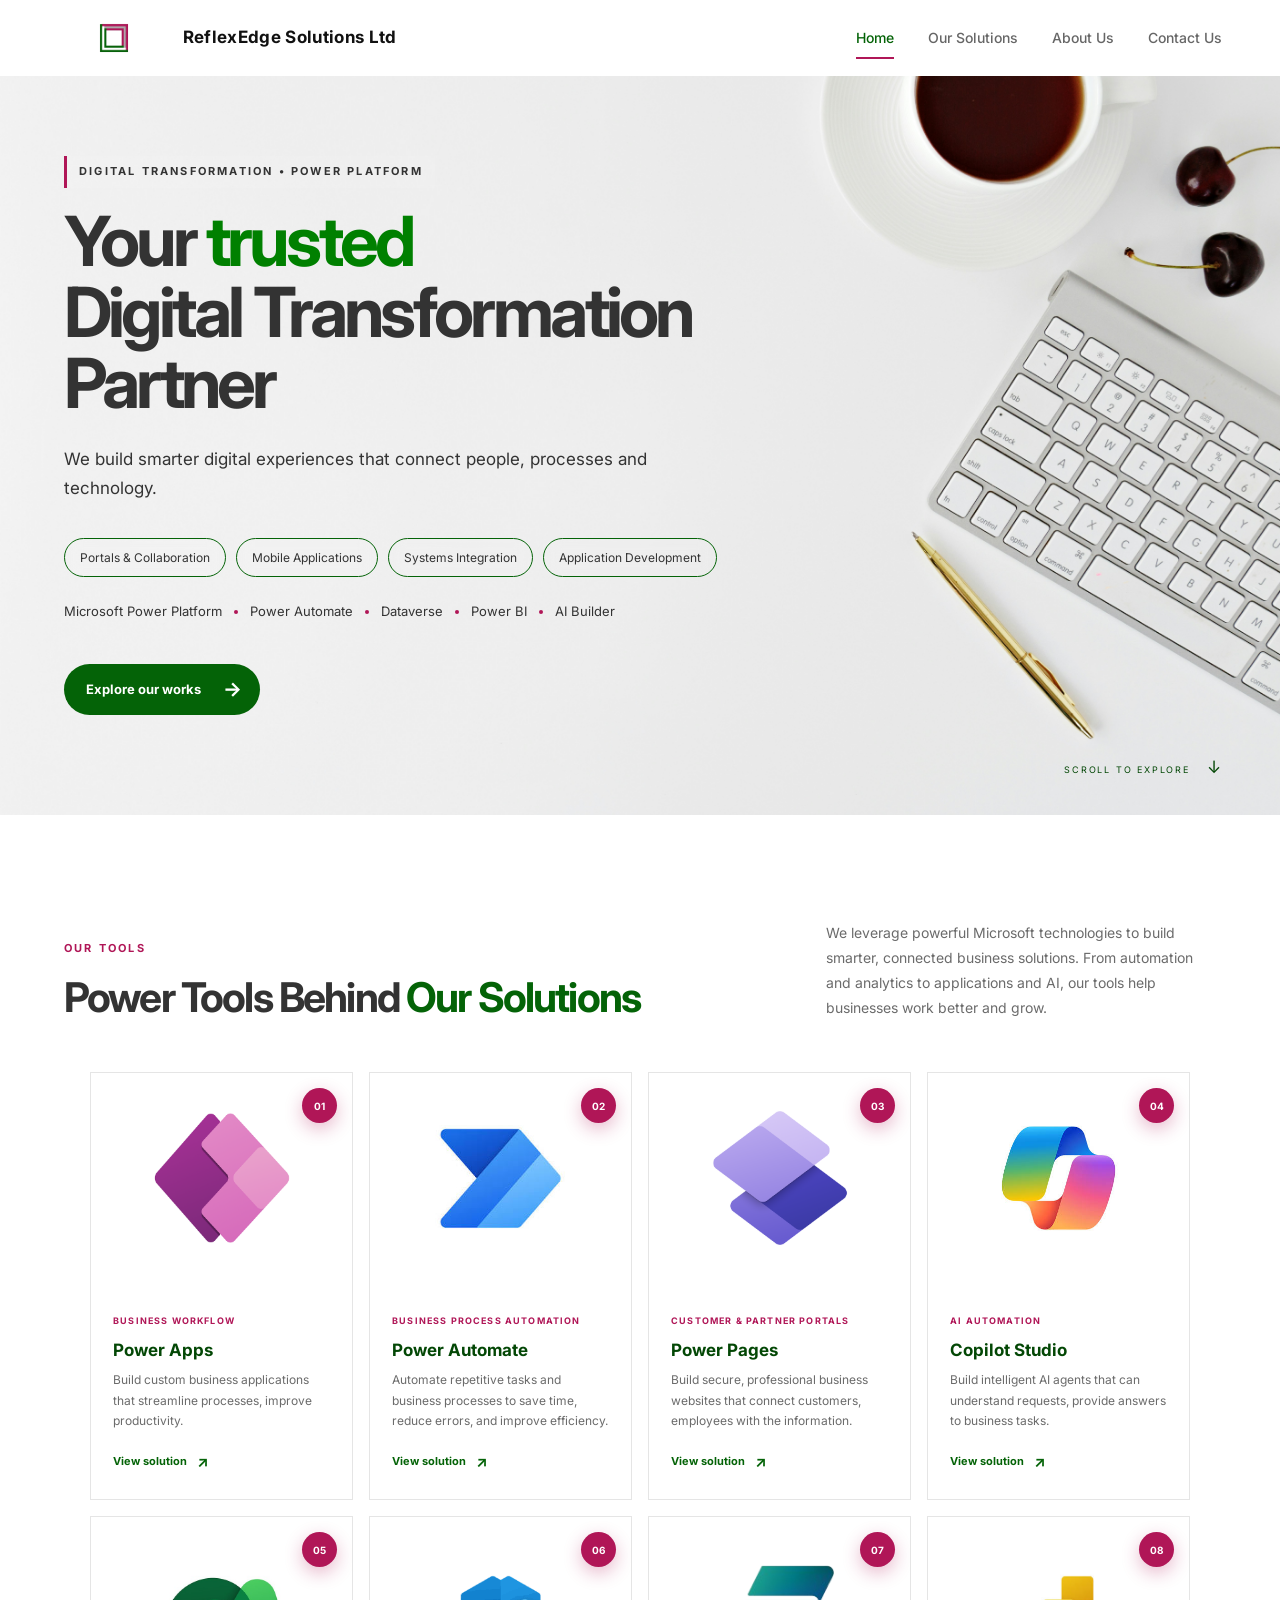
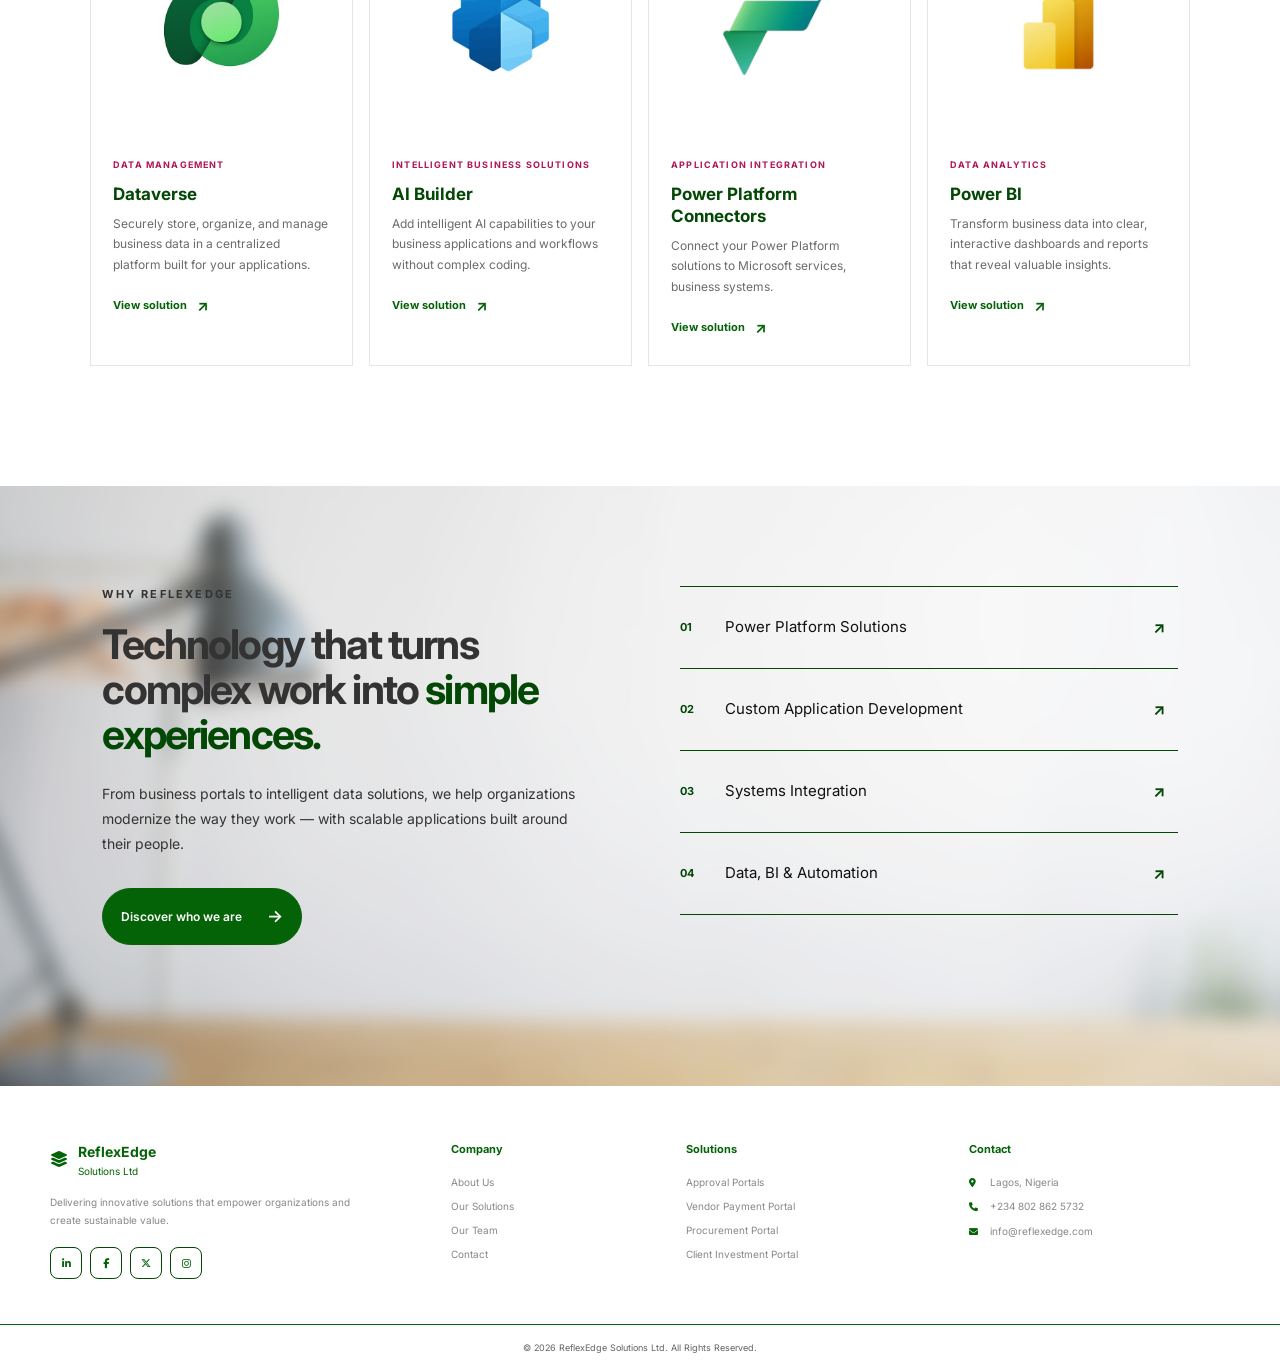
==== commit b71fffc4: "Update index.html" ====
--- a/index.html
+++ b/index.html
@@ -14,6 +14,7 @@
     <meta name="robots" content="index, follow">
 
     <link rel="canonical" href="https://www.reflexedgesolutions.com/">
+    
     
     
 
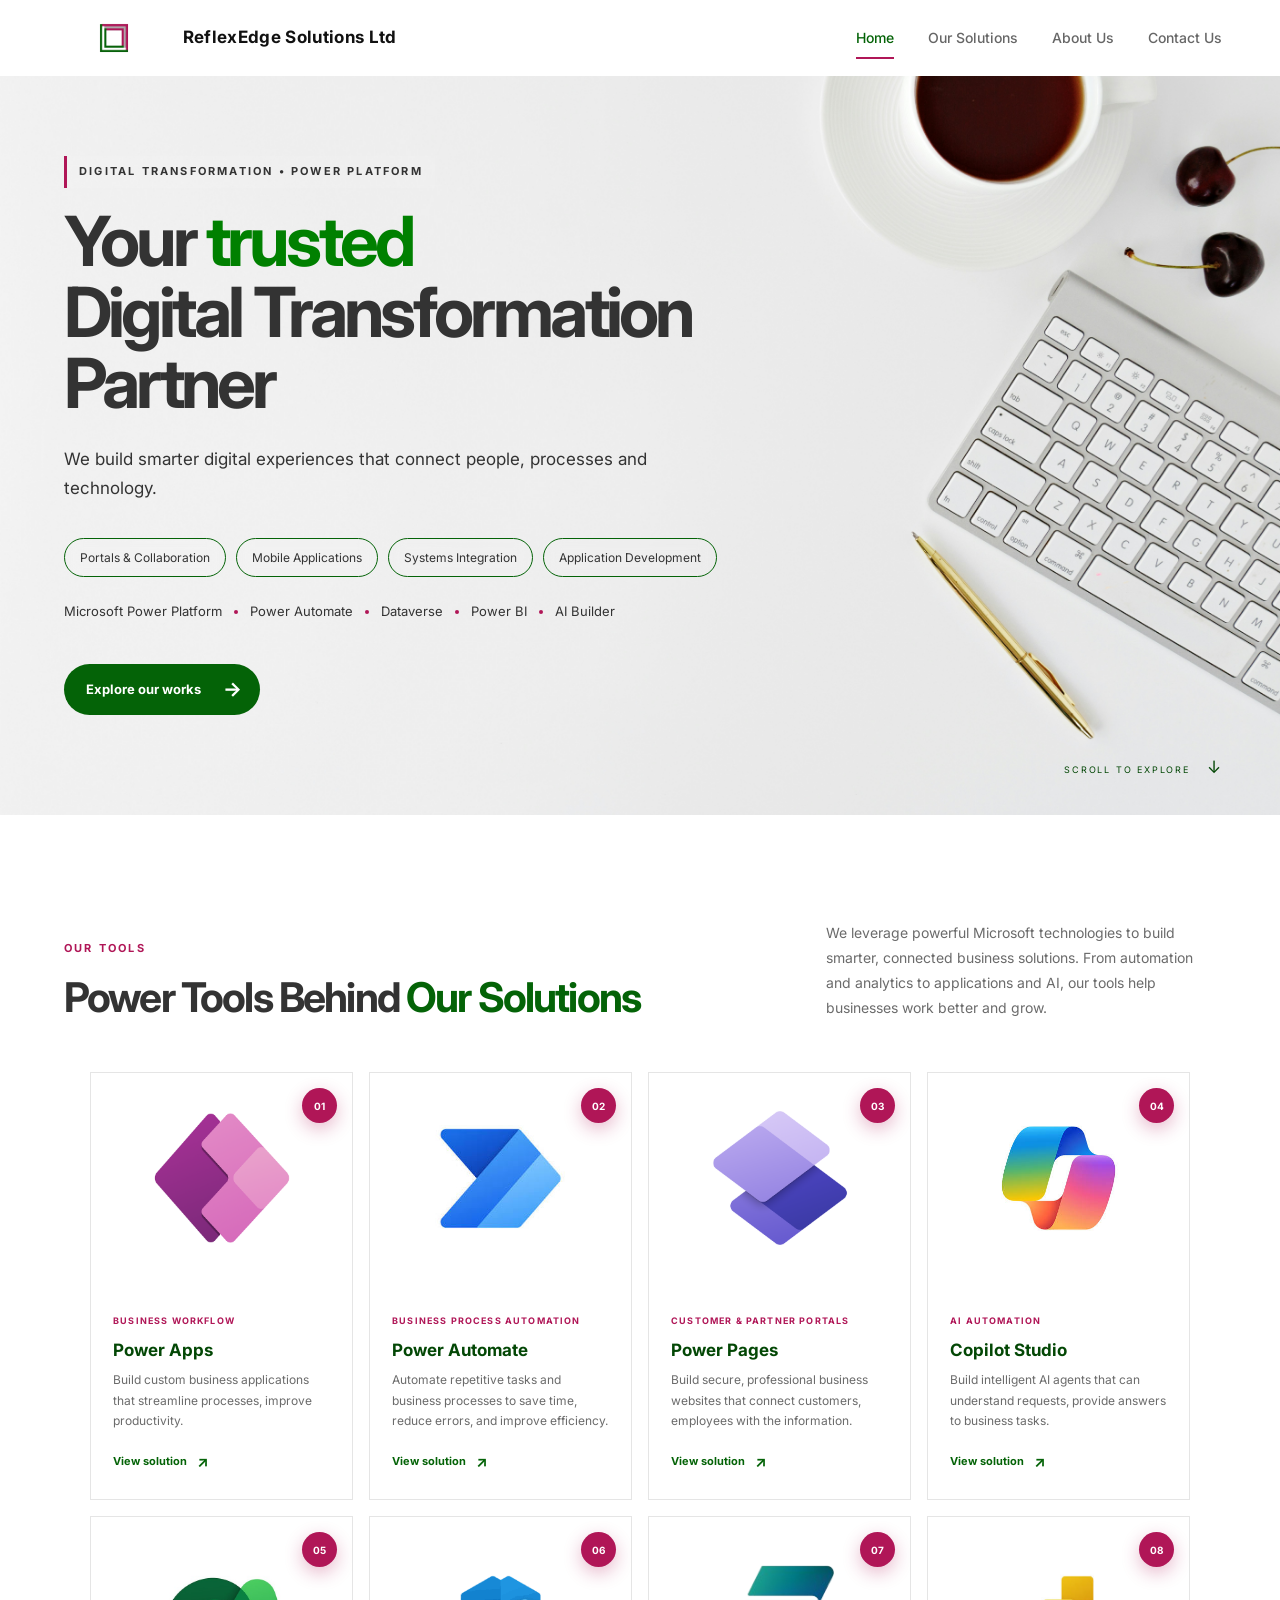
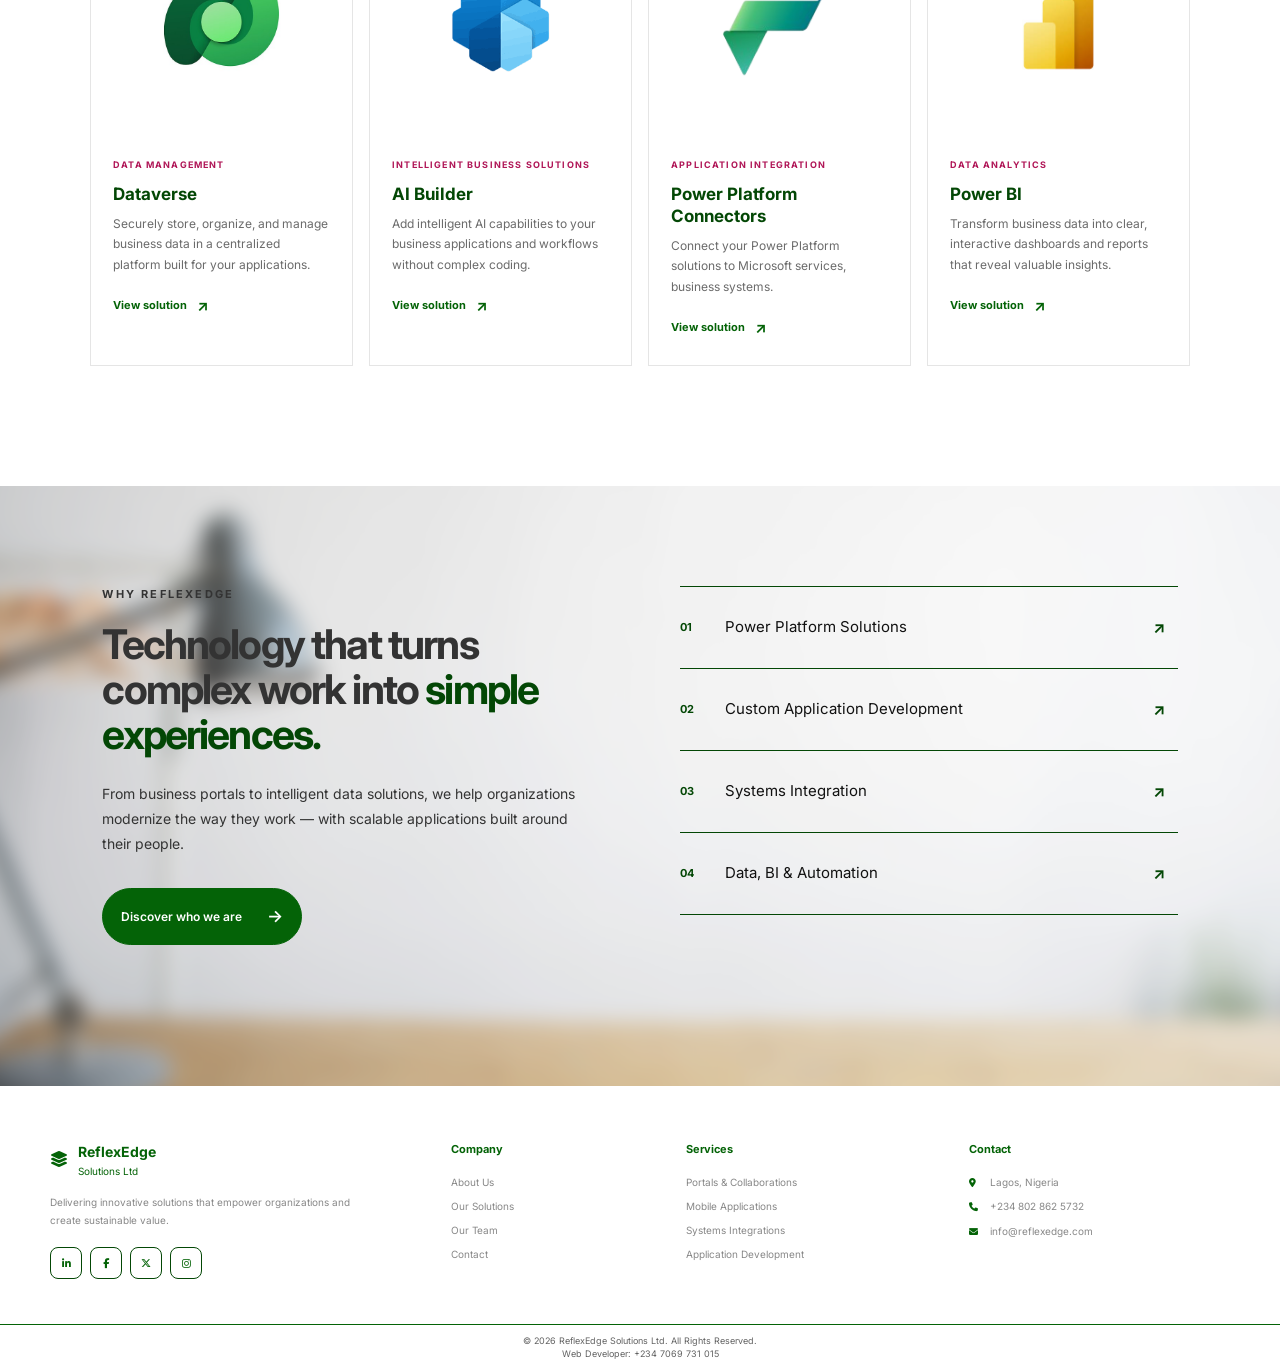
==== commit 83f8a93a: "Update index.html" ====
--- a/index.html
+++ b/index.html
@@ -14,7 +14,6 @@
     <meta name="robots" content="index, follow">
 
     <link rel="canonical" href="https://www.reflexedgesolutions.com/">
-    
     
     
 
@@ -416,11 +415,11 @@
         </div>
 
         <div class="footer-column">
-            <h4>Solutions</h4>
-            <a href="/Solutions/">Approval Portals</a>
-            <a href="/Solutions/">Vendor Payment Portal</a>
-            <a href="/Solutions/">Procurement Portal</a>
-            <a href="/Solutions/">Client Investment Portal</a>
+            <h4>Services</h4>
+            <a href="/">Portals & Collaborations</a>
+            <a href="/">Mobile Applications</a>
+            <a href="/">Systems Integrations</a>
+            <a href="/">Application Development</a>
         </div>
 
         <div class="footer-column">
@@ -434,7 +433,7 @@
 
     <div class="footer-bottom">
         <div class="container">
-            <p>© 2026 ReflexEdge Solutions Ltd. All Rights Reserved.</p>
+            <p>© 2026 ReflexEdge Solutions Ltd. All Rights Reserved. <br> Web Developer: +234 7069 731 015</p>
         </div>
     </div>
 
